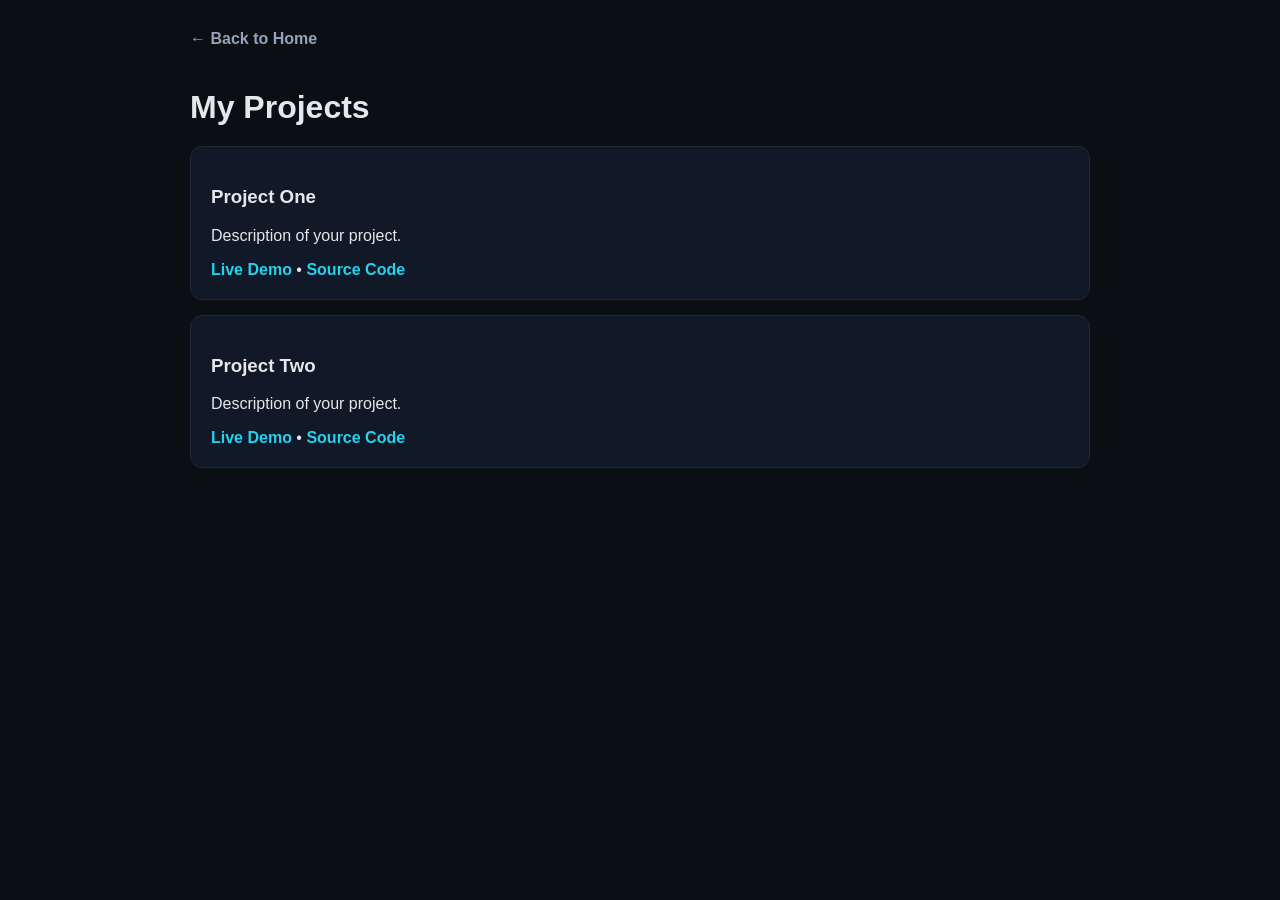
==== projects.html @ 04986a42 "Add projects.html with project listings Created a new HTML file for displaying projects with styling" ====
<!DOCTYPE html>
<html lang="en">
<head>
  <meta charset="UTF-8">
  <meta name="viewport" content="width=device-width, initial-scale=1.0">
  <title>Projects | Uday Garg</title>

  <style>
    body {
      margin: 0;
      font-family: Arial, sans-serif;
      background: #0b0f14;
      color: #e5e7eb;
    }

    .container {
      max-width: 900px;
      margin: auto;
      padding: 30px;
    }

    h1 {
      margin-bottom: 20px;
    }

    .project {
      background: #111827;
      padding: 20px;
      margin-bottom: 15px;
      border-radius: 12px;
      border: 1px solid #1f2937;
    }

    a {
      color: #22d3ee;
      text-decoration: none;
      font-weight: bold;
    }

    .back {
      display: inline-block;
      margin-bottom: 20px;
      color: #94a3b8;
    }
  </style>
</head>

<body>
  <div class="container">
    <a href="index.html" class="back">← Back to Home</a>

    <h1>My Projects</h1>

    <div class="project">
      <h3>Project One</h3>
      <p>Description of your project.</p>
      <a href="#">Live Demo</a> • <a href="#">Source Code</a>
    </div>

    <div class="project">
      <h3>Project Two</h3>
      <p>Description of your project.</p>
      <a href="#">Live Demo</a> • <a href="#">Source Code</a>
    </div>

  </div>
</body>
</html>
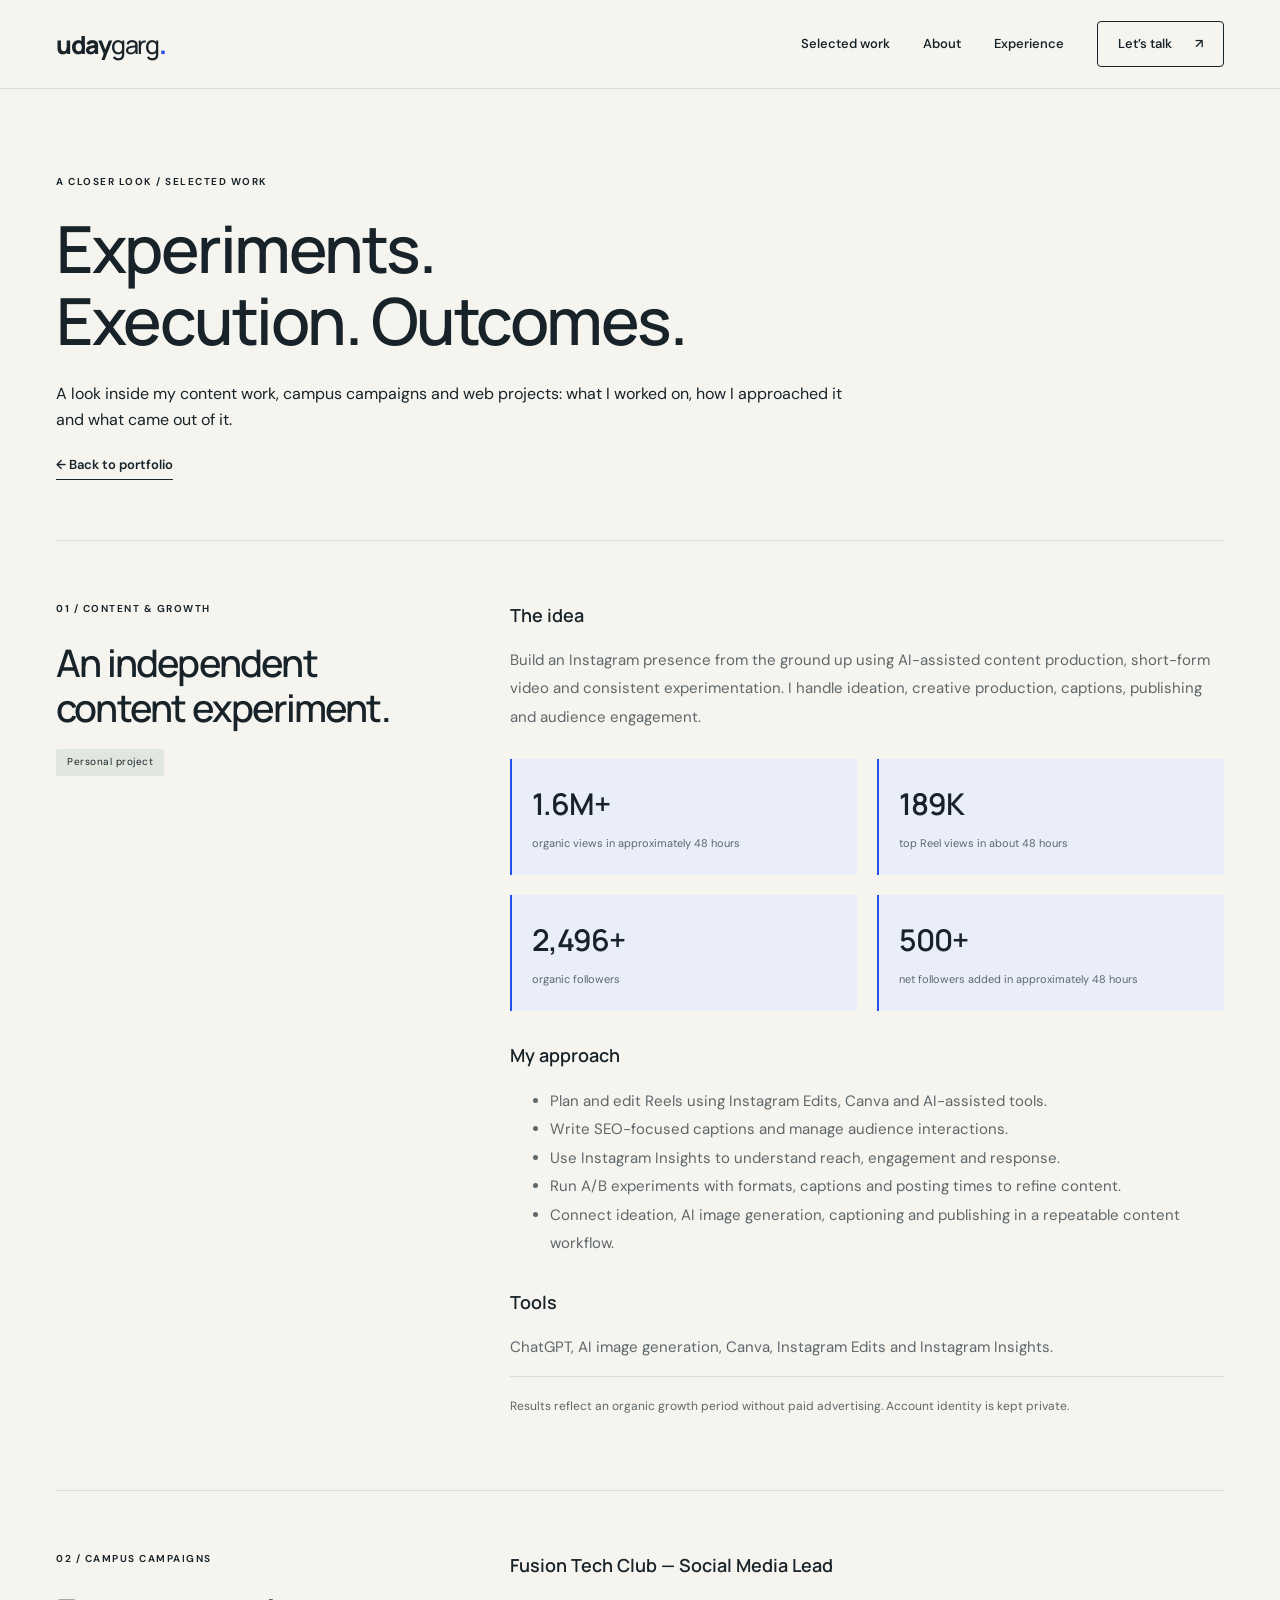
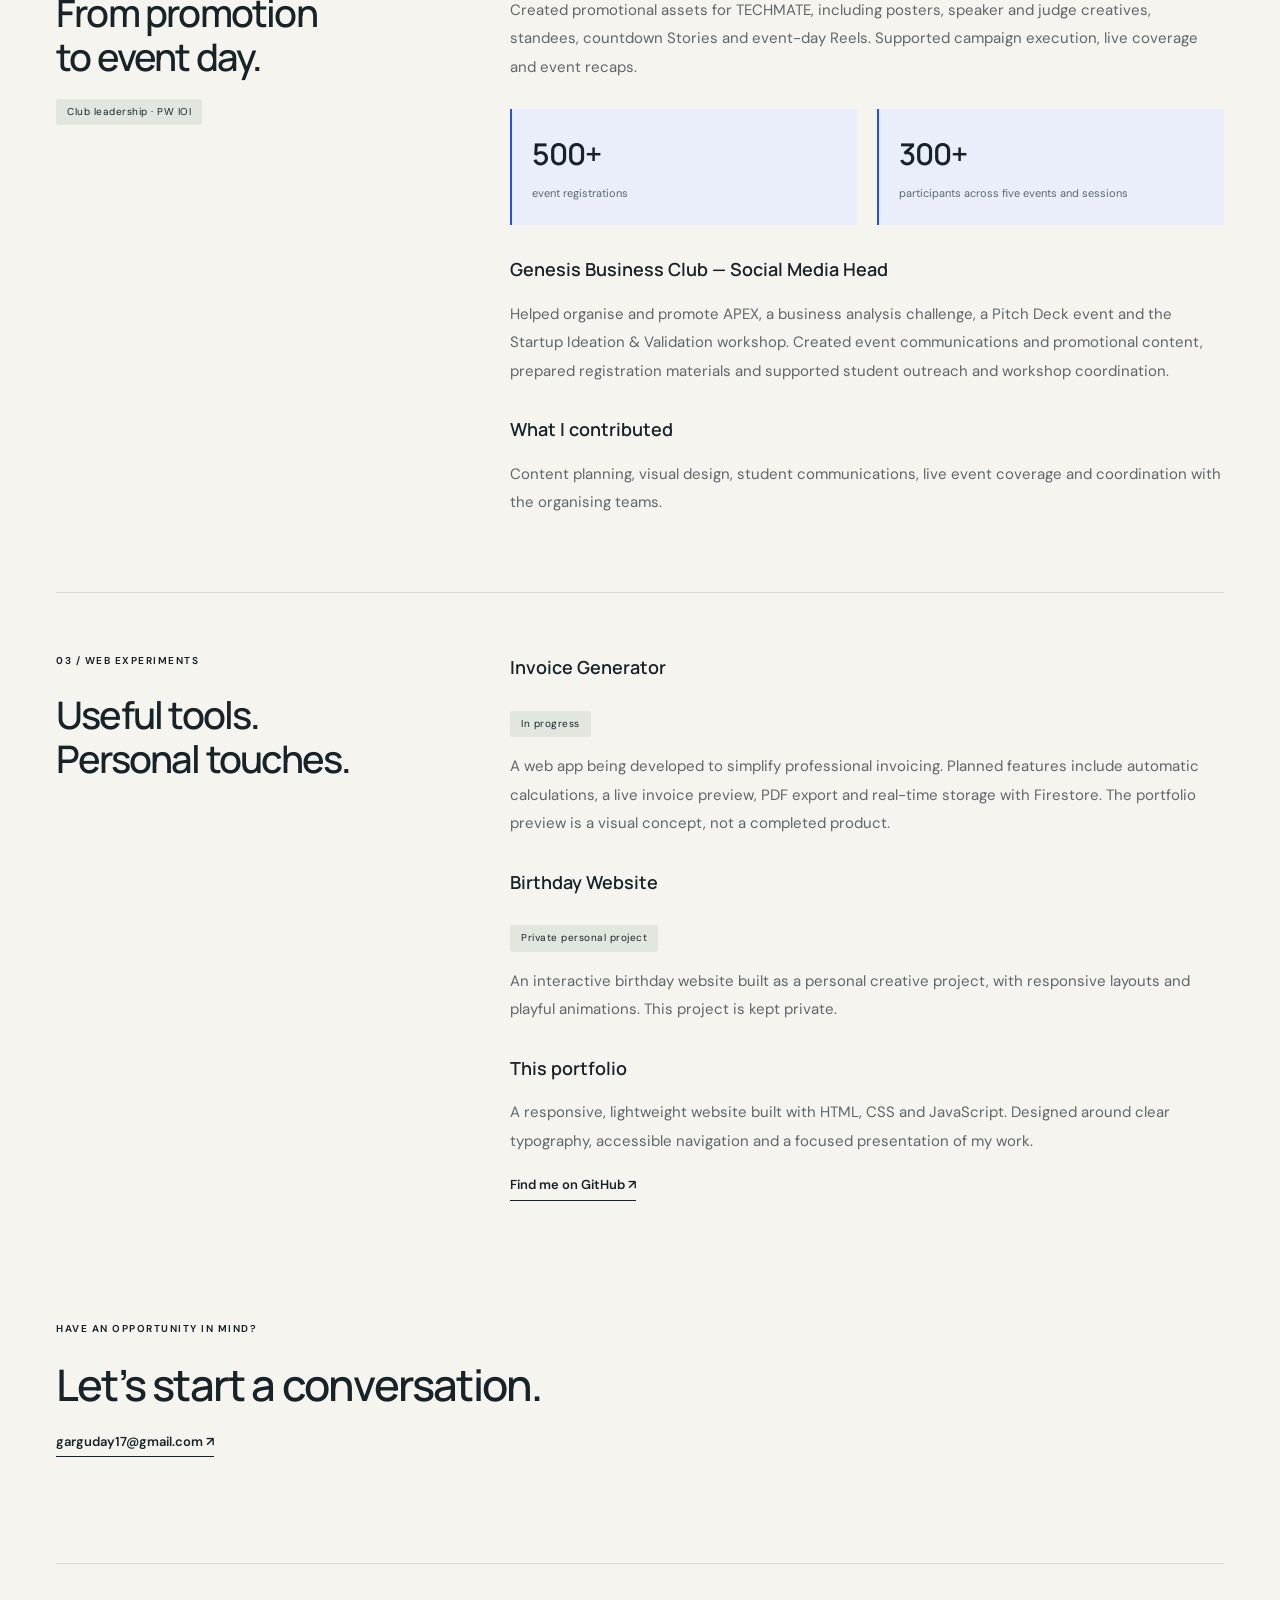
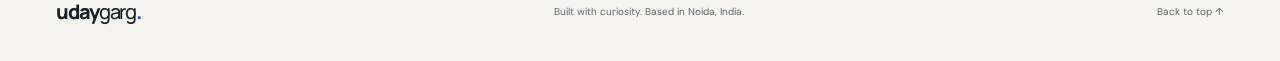
==== commit 2545ff50: "Redesign portfolio with editorial layout and updated work Introduce a responsive cobalt and off-whit" ====
--- a/projects.html
+++ b/projects.html
@@ -1,68 +1,25 @@
-<!DOCTYPE html>
+<!doctype html>
 <html lang="en">
 <head>
-  <meta charset="UTF-8">
-  <meta name="viewport" content="width=device-width, initial-scale=1.0">
-  <title>Projects | Uday Garg</title>
-
-  <style>
-    body {
-      margin: 0;
-      font-family: Arial, sans-serif;
-      background: #0b0f14;
-      color: #e5e7eb;
-    }
-
-    .container {
-      max-width: 900px;
-      margin: auto;
-      padding: 30px;
-    }
-
-    h1 {
-      margin-bottom: 20px;
-    }
-
-    .project {
-      background: #111827;
-      padding: 20px;
-      margin-bottom: 15px;
-      border-radius: 12px;
-      border: 1px solid #1f2937;
-    }
-
-    a {
-      color: #22d3ee;
-      text-decoration: none;
-      font-weight: bold;
-    }
-
-    .back {
-      display: inline-block;
-      margin-bottom: 20px;
-      color: #94a3b8;
-    }
-  </style>
+<meta charset="utf-8"><meta name="viewport" content="width=device-width, initial-scale=1">
+<title>Selected Work — Uday Garg</title>
+<meta name="description" content="Uday Garg's portfolio: web projects, AI-assisted content, organic social media growth and campus campaigns. Computer Science undergraduate based in Noida.">
+<meta name="author" content="Uday Garg"><meta name="theme-color" content="#f5f4ef">
+<meta property="og:type" content="website"><meta property="og:title" content="Uday Garg — Developer & Content Creator"><meta property="og:description" content="Building useful digital experiences and creating content that connects. Explore my work, experience and results."><meta property="og:url" content="https://codertycoon17.github.io/personal-profile/"><meta property="og:image" content="https://codertycoon17.github.io/personal-profile/profile.jpg">
+<link rel="canonical" href="https://codertycoon17.github.io/personal-profile/projects.html"><link rel="icon" href="favicon.svg" type="image/svg+xml">
+<link rel="preconnect" href="https://fonts.googleapis.com"><link rel="preconnect" href="https://fonts.gstatic.com" crossorigin><link href="https://fonts.googleapis.com/css2?family=DM+Sans:wght@400;450;500;550;600;650;700&family=Manrope:wght@400;500;600;650;700;750;800&display=swap" rel="stylesheet"><link rel="stylesheet" href="style.css">
+<script src="script.js" defer></script>
 </head>
-
 <body>
-  <div class="container">
-    <a href="index.html" class="back">← Back to Home</a>
-
-    <h1>My Projects</h1>
-
-    <div class="project">
-      <h3>Project One</h3>
-      <p>Description of your project.</p>
-      <a href="#">Live Demo</a> • <a href="#">Source Code</a>
-    </div>
-
-    <div class="project">
-      <h3>Project Two</h3>
-      <p>Description of your project.</p>
-      <a href="#">Live Demo</a> • <a href="#">Source Code</a>
-    </div>
-
-  </div>
-</body>
-</html>
+<a class="skip" href="#main">Skip to content</a>
+<header class="site-header"><nav class="nav shell" aria-label="Main navigation"><a class="wordmark" href="index.html" aria-label="Uday Garg home">uday<span>garg</span><i>.</i></a><button class="menu-toggle" aria-expanded="false" aria-controls="nav-links">Menu <span aria-hidden="true">＋</span></button><div class="nav-links" id="nav-links"><a href="index.html#work">Selected work</a><a href="index.html#about">About</a><a href="index.html#experience">Experience</a><a class="nav-contact" href="index.html#contact">Let’s talk <span aria-hidden="true">↗</span></a></div></nav></header>
+<main id="main">
+<div class="shell">
+<header class="case-header"><p class="eyebrow">A CLOSER LOOK / SELECTED WORK</p><h1>Experiments.<br>Execution. Outcomes.</h1><p>A look inside my content work, campus campaigns and web projects: what I worked on, how I approached it and what came out of it.</p><a class="text-link" href="index.html#work">← Back to portfolio</a></header>
+<section class="case-study" id="content"><div class="case-layout"><div><p class="eyebrow">01 / CONTENT &amp; GROWTH</p><h2>An independent<br>content experiment.</h2><span class="case-status">Personal project</span></div><div class="case-content"><h3>The idea</h3><p>Build an Instagram presence from the ground up using AI-assisted content production, short-form video and consistent experimentation. I handle ideation, creative production, captions, publishing and audience engagement.</p><div class="case-metrics"><div><strong>1.6M+</strong><span>organic views in approximately 48 hours</span></div><div><strong>189K</strong><span>top Reel views in about 48 hours</span></div><div><strong>2,496+</strong><span>organic followers</span></div><div><strong>500+</strong><span>net followers added in approximately 48 hours</span></div></div><h3>My approach</h3><ul><li>Plan and edit Reels using Instagram Edits, Canva and AI-assisted tools.</li><li>Write SEO-focused captions and manage audience interactions.</li><li>Use Instagram Insights to understand reach, engagement and response.</li><li>Run A/B experiments with formats, captions and posting times to refine content.</li><li>Connect ideation, AI image generation, captioning and publishing in a repeatable content workflow.</li></ul><h3>Tools</h3><p>ChatGPT, AI image generation, Canva, Instagram Edits and Instagram Insights.</p><p class="case-notice">Results reflect an organic growth period without paid advertising. Account identity is kept private.</p></div></div></section>
+<section class="case-study" id="campus"><div class="case-layout"><div><p class="eyebrow">02 / CAMPUS CAMPAIGNS</p><h2>From promotion<br>to event day.</h2><span class="case-status">Club leadership · PW IOI</span></div><div class="case-content"><h3>Fusion Tech Club — Social Media Lead</h3><p>Created promotional assets for TECHMATE, including posters, speaker and judge creatives, standees, countdown Stories and event-day Reels. Supported campaign execution, live coverage and event recaps.</p><div class="case-metrics"><div><strong>500+</strong><span>event registrations</span></div><div><strong>300+</strong><span>participants across five events and sessions</span></div></div><h3>Genesis Business Club — Social Media Head</h3><p>Helped organise and promote APEX, a business analysis challenge, a Pitch Deck event and the Startup Ideation &amp; Validation workshop. Created event communications and promotional content, prepared registration materials and supported student outreach and workshop coordination.</p><h3>What I contributed</h3><p>Content planning, visual design, student communications, live event coverage and coordination with the organising teams.</p></div></div></section>
+<section class="case-study" id="web"><div class="case-layout"><div><p class="eyebrow">03 / WEB EXPERIMENTS</p><h2>Useful tools.<br>Personal touches.</h2></div><div class="case-content"><h3>Invoice Generator</h3><span class="case-status">In progress</span><p>A web app being developed to simplify professional invoicing. Planned features include automatic calculations, a live invoice preview, PDF export and real-time storage with Firestore. The portfolio preview is a visual concept, not a completed product.</p><h3>Birthday Website</h3><span class="case-status">Private personal project</span><p>An interactive birthday website built as a personal creative project, with responsive layouts and playful animations. This project is kept private.</p><h3>This portfolio</h3><p>A responsive, lightweight website built with HTML, CSS and JavaScript. Designed around clear typography, accessible navigation and a focused presentation of my work.</p><a class="text-link" href="https://github.com/codertycoon17" target="_blank" rel="noopener">Find me on GitHub ↗</a></div></div></section>
+<section class="case-cta"><p class="eyebrow">HAVE AN OPPORTUNITY IN MIND?</p><h2>Let’s start a conversation.</h2><p><a class="text-link" href="mailto:garguday17@gmail.com">garguday17@gmail.com ↗</a></p></section>
+</div>
+</main><footer class="site-footer shell"><a class="wordmark" href="index.html">uday<span>garg</span><i>.</i></a><p>Built with curiosity. Based in Noida, India.</p><a href="#main">Back to top ↑</a></footer>
+</body></html>
--- a/style.css
+++ b/style.css
@@ -0,0 +1,5 @@
+:root{--paper:#f5f4ef;--white:#fff;--ink:#172329;--muted:#5e676a;--blue:#254fe7;--line:#d9dcda;--navy:#172b31;--mint:#dce7d5;--heading:'Manrope',sans-serif;--body:'DM Sans',sans-serif}*{box-sizing:border-box}html{scroll-behavior:smooth;scroll-padding-top:100px}body{margin:0;background:var(--paper);color:var(--ink);font-family:var(--body);font-size:16px;line-height:1.65}a{color:inherit;text-decoration:none}button{font:inherit;cursor:pointer}img{display:block;max-width:100%}::selection{background:#cdd6ff;color:#122226}:focus-visible{outline:3px solid var(--blue);outline-offset:5px}.shell{width:min(1180px,calc(100% - 112px));margin:auto}.skip{position:fixed;top:-100px;left:20px;padding:12px 20px;background:white;z-index:999}.skip:focus{top:12px}.site-header{border-bottom:1px solid var(--line);position:sticky;top:0;z-index:20;background:rgba(245,244,239,.96);backdrop-filter:blur(16px)}.nav{display:flex;align-items:center;justify-content:space-between;min-height:88px}.wordmark{font-family:var(--heading);font-size:25px;line-height:1;letter-spacing:-1.3px;font-weight:800}.wordmark span{font-weight:500}.wordmark i{font-style:normal;color:var(--blue)}.nav-links{display:flex;align-items:center;gap:33px;font-size:13px;font-weight:550}.nav-links>a:hover,.nav-links>a[aria-current]{color:var(--blue)}.nav-contact{border:1px solid var(--ink);border-radius:4px;padding:11px 20px}.nav-contact span{margin-left:20px}.menu-toggle{display:none}.eyebrow{font-size:10px;font-weight:650;letter-spacing:1.5px;display:flex;align-items:center;gap:9px;line-height:1.6;margin:0 0 23px}.status-dot{height:6px;width:6px;background:#426f51;border-radius:50%;display:inline-block;flex-shrink:0}.hero{display:grid;grid-template-columns:1.25fr 1fr;gap:100px;padding:82px 0 75px;align-items:center}.hero h1{font-family:var(--heading);font-size:clamp(44px,4.9vw,69px);font-weight:650;line-height:1.08;letter-spacing:-3px;margin:0}.hero h1 span{color:var(--blue)}.hero-intro{max-width:480px;font-size:15px;color:var(--muted);line-height:1.8;margin:25px 0}.hero-actions{display:flex;align-items:center;gap:28px;margin:28px 0}.button{display:inline-flex;align-items:center;justify-content:center;gap:26px;padding:14px 21px;font-size:13px;font-weight:600;border-radius:4px;transition:transform .2s,background .2s}.button:hover{transform:translateY(-3px)}.primary{background:var(--blue);color:white}.primary:hover{background:#1738b4}.text-link{font-size:13px;font-weight:600;display:inline-flex;align-items:center;gap:26px;border-bottom:1px solid currentColor;padding:4px 0}.text-link:hover{color:var(--blue)}.hero-location{font-size:10px;line-height:1.7;color:var(--muted);display:flex;gap:8px;align-items:center}.hero-location>span:first-child{font-size:17px}.hero-art{position:relative;padding:0 0 0 8px}.portrait-frame{position:relative;height:440px;overflow:hidden;background:#dce2e5;border-radius:130px 4px 4px 4px}.portrait-frame img{width:100%;height:100%;object-fit:cover;object-position:50% 30%;transform:scale(1.65);transform-origin:50% 43%}.portrait-frame::after{content:'';position:absolute;inset:65% 0 0;background:linear-gradient(transparent,rgba(13,30,41,.7))}.portrait-corner{position:absolute;right:18px;top:15px;font-size:48px;color:var(--blue);line-height:1}.portrait-label{position:absolute;bottom:23px;left:26px;right:23px;z-index:1;display:flex;justify-content:space-between;align-items:center;color:#fff;font-size:9px;letter-spacing:1.8px}.portrait-label>span:last-child{font-size:25px}.result-note{position:absolute;left:-35px;bottom:65px;display:flex;align-items:center;gap:13px;padding:17px 22px;background:white;box-shadow:0 10px 40px #1a2a3910;border-radius:4px;z-index:2}.note-icon{display:grid;place-items:center;width:36px;height:36px;border-radius:50%;background:#e9edff;color:var(--blue);font-size:24px}.result-note strong{display:block;font-family:var(--heading);font-size:22px;letter-spacing:-.7px;line-height:1.4}.result-note div>span{font-size:10px;color:var(--muted)}.portrait-caption{text-align:right;font-size:10px;color:var(--muted);margin:20px 0 0}.discipline-band{background:var(--navy);color:#edf1ea}.discipline-inner{display:flex;align-items:center;justify-content:space-between;gap:20px;min-height:75px;font-size:10px;font-weight:500;letter-spacing:1.5px}.discipline-inner b{font-weight:400;color:#b9cfbc;font-size:27px}.section{padding-top:100px;padding-bottom:100px}.section-top{display:flex;align-items:flex-end;justify-content:space-between;gap:24px;margin-bottom:43px}.section-top .eyebrow{color:var(--muted);margin-bottom:12px}h2{font-family:var(--heading);font-weight:550;font-size:clamp(32px,3.4vw,45px);line-height:1.17;letter-spacing:-1.8px;margin:0}h2>span{color:var(--blue)}.section-description{font-size:12px;color:var(--muted);line-height:1.8;margin:0 0 2px}.featured-work{display:grid;grid-template-columns:1fr 1fr;gap:50px;align-items:center;margin-bottom:65px}.growth-visual{background:var(--blue);color:white;padding:28px 35px 33px;min-height:370px;position:relative;overflow:hidden;border-radius:5px}.visual-top{display:flex;justify-content:space-between;align-items:center;font-size:9px;letter-spacing:1.3px}.visual-top>span:last-child{font-size:23px}.visual-number{font-family:var(--heading);font-size:110px;font-weight:550;letter-spacing:-8px;line-height:1.4;padding-top:10px;position:relative;z-index:1}.visual-number>span{font-size:78px;letter-spacing:-5px}.growth-visual>p{font-size:12px;margin:0;position:relative;z-index:1}.visual-rule{height:1px;background:#ffffff55;margin:25px 0 20px}.visual-bottom{display:flex;gap:45px;position:relative;z-index:1}.visual-bottom strong{display:block;font-family:var(--heading);font-weight:500;font-size:25px;letter-spacing:-.7px}.visual-bottom span{font-size:10px;color:#e1e6ff}.decor-asterisk{position:absolute;right:-18px;top:90px;font-size:210px;line-height:1;color:#ffffff12;transform:rotate(20deg)}.work-category{font-size:9px;letter-spacing:1.1px;color:var(--muted);margin:0 0 13px}.work-copy h3{font-family:var(--heading);font-size:32px;font-weight:600;line-height:1.25;letter-spacing:-1px;margin:0 0 20px}.work-copy>p:not(.work-category){font-size:14px;color:var(--muted);line-height:1.8;margin:0 0 15px}.clean-list{list-style:none;padding:0;margin:15px 0 20px;font-size:12px;color:var(--muted)}.clean-list li{position:relative;padding-left:15px;margin:8px 0}.clean-list li::before{content:'↗';position:absolute;left:0;color:var(--blue)}.work-grid{display:grid;grid-template-columns:1fr 1fr;gap:38px}.project-visual{height:330px;overflow:hidden;position:relative;border-radius:5px;margin-bottom:22px}.campaign-visual{background:var(--mint);padding:27px 34px}.mock-label{font-size:9px;letter-spacing:1.6px;display:block}.campaign-visual>strong{font-family:var(--heading);font-weight:800;font-size:63px;letter-spacing:-3.5px;line-height:.95;display:block;margin-top:26px;position:relative;z-index:1}.campaign-visual em{font-style:normal;color:var(--blue)}.visual-foot{font-size:8px;letter-spacing:1.7px;position:absolute;bottom:23px;left:34px}.campaign-star{position:absolute;right:20px;top:55px;font-size:200px;line-height:1;color:#bacab1;transform:rotate(10deg)}.invoice-visual{background:#e9e6e0;display:grid;place-items:center}.invoice-paper{background:#fff;width:64%;padding:27px;box-shadow:0 12px 25px #13262b12;transform:rotate(-6deg);height:275px}.invoice-top{display:flex;justify-content:space-between;align-items:center;margin-bottom:25px}.invoice-top>b{font-family:var(--heading);font-size:17px;letter-spacing:-.6px}.invoice-top>span{font-size:6px;color:var(--muted)}.invoice-line{background:#e9ecee;height:5px;margin:8px 0}.invoice-line.long{width:55%}.invoice-line.short{width:35%}.invoice-table{display:grid;grid-template-columns:1fr 1fr;gap:14px;margin:24px 0;border-top:1px solid #eee;border-bottom:1px solid #eee;padding:12px 0;font-size:8px}.invoice-table>span:nth-child(2){text-align:right}.invoice-table i{background:#edf0f1;height:4px}.invoice-table i:nth-child(even){width:45%;justify-self:end}.invoice-total{display:flex;justify-content:space-between;font-size:8px}.progress-stamp{position:absolute;bottom:30px;right:24px;background:var(--ink);color:white;font-size:8px;letter-spacing:1px;padding:8px 12px;border-radius:3px}.project-meta{display:flex;justify-content:space-between;font-size:9px;color:var(--muted);letter-spacing:1px;margin-bottom:10px}.secondary-work h3{font-family:var(--heading);font-weight:600;font-size:23px;letter-spacing:-.6px;margin:0 0 12px}.secondary-work p{font-size:13px;color:var(--muted);line-height:1.8;max-width:430px;margin:0 0 14px}.about-section{background:#eaece5;padding:90px 0}.about-layout{display:grid;grid-template-columns:1fr 1.15fr;gap:100px}.about-layout h2{font-size:51px;line-height:1.18}.about-layout .eyebrow{color:var(--muted)}.large-copy{font-family:var(--heading);font-size:25px;line-height:1.5;letter-spacing:-.6px;margin:0 0 22px}.about-copy>p:not(.large-copy){font-size:14px;color:var(--muted);line-height:1.9}.education-note{border-top:1px solid #cdd1c8;margin-top:27px;padding-top:22px;display:grid;gap:4px;font-size:11px;color:var(--muted)}.education-note strong{font-size:13px;color:var(--ink);font-weight:550}.mini-label{font-size:8px;letter-spacing:1.4px;margin-bottom:8px}.experience-list{border-top:1px solid var(--line)}.experience-row{display:grid;grid-template-columns:35px 1fr 1.2fr;gap:25px;padding:28px 0;border-bottom:1px solid var(--line)}.experience-index{font-size:10px;color:var(--muted);padding-top:5px}.experience-row h3{font-family:var(--heading);font-weight:600;font-size:18px;letter-spacing:-.4px;margin:0}.organization{font-size:12px;color:var(--muted);margin:5px 0 0}.experience-row>p{font-size:13px;color:var(--muted);margin:0;line-height:1.8}.toolkit-section{background:var(--navy);color:white;padding:80px 0}.toolkit-layout{display:grid;grid-template-columns:1fr 1.25fr;gap:100px}.toolkit-layout .eyebrow{color:#bfc9c7}.toolkit-layout h2{font-size:38px}.toolkit-layout>div>p:last-child{font-size:12px;color:#bfc9c7;margin-top:22px}.tool-groups>div{padding:18px 0;border-bottom:1px solid #ffffff25}.tool-groups>div:first-child{padding-top:0}.tool-groups h3{font-family:var(--heading);font-size:16px;font-weight:500;margin:0 0 8px}.tool-groups p{font-size:12px;color:#cbd4d0;margin:0;line-height:2}.tool-groups p span{padding:0 7px;color:#829892}.contact-section{padding-top:105px;padding-bottom:65px}.contact-section>.eyebrow{color:var(--muted)}.contact-heading{display:flex;align-items:center;justify-content:space-between}.contact-heading h2{font-size:78px;letter-spacing:-3px;line-height:1.12}.contact-arrow{width:100px;height:100px;border-radius:50%;display:grid;place-items:center;background:var(--blue);color:white;font-size:55px;transition:transform .2s}.contact-arrow:hover{transform:rotate(10deg)}.contact-bottom{display:flex;justify-content:space-between;align-items:flex-end;margin-top:40px;gap:25px}.contact-bottom p{font-size:12px;color:var(--muted);margin:0 0 8px}.email-link{font-size:23px;letter-spacing:-.6px;border-bottom:1px solid var(--ink)}.social-links{display:flex;gap:20px;flex-wrap:wrap;align-items:center}.social-links a,.copy-email{font-size:11px;font-weight:550}.social-links a:hover,.copy-email:hover{color:var(--blue)}.copy-email{padding:0;border:0;background:transparent;color:var(--ink)}.copy-status{font-size:11px;height:16px;margin:10px 0 0;color:var(--blue)}.site-footer{border-top:1px solid var(--line);padding:30px 0;display:flex;justify-content:space-between;align-items:center;gap:20px}.site-footer .wordmark{font-size:20px}.site-footer p,.site-footer>a:last-child{font-size:10px;color:var(--muted)}
+/* Case studies share the same visual language. */
+.case-header{padding:85px 0 60px;max-width:800px}.case-header h1{font-family:var(--heading);font-size:65px;line-height:1.1;letter-spacing:-2.5px;font-weight:550;margin:0 0 25px}.case-header>p:last-child{font-size:17px;color:var(--muted);max-width:620px}.case-study{padding:60px 0;border-top:1px solid var(--line);scroll-margin-top:100px}.case-study h2{font-size:38px}.case-layout{display:grid;grid-template-columns:.7fr 1.3fr;gap:70px}.case-content>p,.case-content li{font-size:15px;color:var(--muted);line-height:1.9}.case-content h3{font-family:var(--heading);font-size:18px;font-weight:600;margin:30px 0 8px}.case-content h3:first-child{margin-top:0}.case-metrics{display:grid;grid-template-columns:1fr 1fr;gap:20px;margin:28px 0}.case-metrics>div{padding:20px;border-left:2px solid var(--blue);background:#eaeefa}.case-metrics strong{display:block;font-family:var(--heading);font-size:30px;font-weight:600;letter-spacing:-1px}.case-metrics span{font-size:11px;color:var(--muted)}.case-status{display:inline-flex;margin-top:20px;font-size:10px;letter-spacing:.5px;padding:5px 11px;background:#e1e7df;border-radius:3px}.case-notice{font-size:12px!important;border-top:1px solid var(--line);padding-top:18px}.case-cta{padding:60px 0 90px}.fade-in{animation:arrive .65s ease-out both}@keyframes arrive{from{opacity:.5;transform:translateY(12px)}to{opacity:1;transform:translateY(0)}}
+@media(min-width:1500px){.hero h1{font-size:73px}.hero{gap:120px}}@media(max-width:1100px){.shell{width:calc(100% - 72px)}.hero{gap:55px}.hero h1{font-size:54px;letter-spacing:-2.5px}.portrait-frame{height:410px}.result-note{left:-25px;padding:14px 18px}.hero-location{flex-wrap:wrap;gap:5px}.discipline-inner{font-size:8px;gap:12px}.featured-work{gap:35px}.growth-visual{padding:25px}.visual-number{font-size:90px}.visual-number>span{font-size:65px}.visual-bottom{gap:25px}.about-layout,.toolkit-layout{gap:60px}.contact-bottom{align-items:flex-start;flex-direction:column;gap:25px}.experience-row{grid-template-columns:25px 1fr 1.2fr;gap:17px}.invoice-paper{width:74%}}@media(max-width:760px){.shell{width:calc(100% - 40px)}.nav{min-height:73px}.wordmark{font-size:23px}.menu-toggle{display:flex;align-items:center;gap:12px;font-size:12px;border:0;background:transparent;padding:8px 0;color:var(--ink)}.menu-toggle span{font-size:20px}.nav-links{display:none;position:absolute;top:73px;left:0;right:0;background:var(--paper);padding:25px 20px 30px;border-bottom:1px solid var(--line);flex-direction:column;align-items:stretch;gap:20px}.nav-links.open{display:flex}.nav-contact{display:flex;justify-content:space-between}.hero{grid-template-columns:1fr;gap:40px;padding:45px 0 50px}.hero h1{font-size:clamp(40px,10vw,64px);letter-spacing:-2px}.eyebrow{font-size:8px;letter-spacing:1.1px;margin-bottom:19px}.hero-intro{font-size:14px;max-width:500px;margin:22px 0}.hero-actions{gap:24px;margin:25px 0}.hero-location{font-size:9px}.hero-art{width:calc(100% - 20px);max-width:440px;margin:0 auto;padding:0 10px}.portrait-frame{height:400px;border-top-left-radius:110px}.portrait-frame img{transform:scale(1.65);transform-origin:50% 43%;object-position:center 30%}.result-note{left:-10px;bottom:60px}.portrait-caption{font-size:9px}.discipline-inner{justify-content:center;flex-wrap:wrap;gap:8px 15px;padding:19px 0;font-size:8px;min-height:80px}.discipline-inner b{font-size:18px}.discipline-inner span:last-child{display:none}.discipline-inner b:last-of-type{display:none}.section{padding-top:65px;padding-bottom:65px}.section-top{display:block;margin-bottom:30px}.section-top h2{font-size:33px;letter-spacing:-1.5px}.section-description{font-size:12px;margin-top:18px}.section-description br{display:none}.featured-work{grid-template-columns:1fr;gap:28px;margin-bottom:42px}.growth-visual{min-height:330px;padding:25px 30px}.visual-number{font-size:100px}.visual-number>span{font-size:70px}.visual-bottom{gap:45px}.work-copy h3{font-size:28px}.work-grid{grid-template-columns:1fr;gap:37px}.project-visual{height:310px}.campaign-visual>strong{font-size:62px}.invoice-paper{width:62%;max-width:285px}.secondary-work h3{font-size:22px}.about-section{padding:60px 0}.about-layout{grid-template-columns:1fr;gap:30px}.about-layout h2{font-size:40px}.about-layout h2 br{display:none}.about-layout h2 span::before{content:' '}.large-copy{font-size:24px}.experience-row{grid-template-columns:24px 1fr;gap:10px 15px;padding:25px 0}.experience-row>p{grid-column:2}.experience-row h3{font-size:17px}.toolkit-section{padding:60px 0}.toolkit-layout{grid-template-columns:1fr;gap:30px}.toolkit-layout h2{font-size:33px}.tool-groups p{font-size:12px}.contact-section{padding-top:65px;padding-bottom:35px}.contact-heading h2{font-size:46px;letter-spacing:-2px}.contact-arrow{width:62px;height:62px;font-size:35px}.contact-bottom{margin-top:30px}.email-link{font-size:21px}.social-links{gap:18px}.site-footer{flex-wrap:wrap;padding:26px 0}.site-footer p{order:3;width:100%;margin:0}.case-header{padding:50px 0 35px}.case-header h1{font-size:42px;letter-spacing:-1.8px}.case-header>p:last-child{font-size:15px}.case-layout{grid-template-columns:1fr;gap:28px}.case-study{padding:40px 0}.case-study h2{font-size:30px}.case-metrics{gap:12px}.case-metrics>div{padding:14px}.case-metrics strong{font-size:27px}.case-content>p,.case-content li{font-size:14px}.case-cta{padding:40px 0 60px}}@media(prefers-reduced-motion:reduce){html{scroll-behavior:auto}*,*::before,*::after{animation:none!important;transition:none!important}}
+.work-grid>*{min-width:0}@media(max-width:760px){.work-grid{grid-template-columns:minmax(0,1fr)}}@media(max-width:380px){.campaign-visual{padding-left:26px;padding-right:26px}.campaign-visual>strong{font-size:52px}.visual-foot{left:26px;font-size:7px}.invoice-paper{width:78%}.contact-heading h2{font-size:38px}.contact-arrow{width:52px;height:52px;flex-shrink:0}.hero-actions{gap:17px}.hero-actions .button{padding:13px 15px;gap:17px}.hero-actions .text-link{gap:12px}.visual-number{font-size:86px}.visual-number>span{font-size:62px}.visual-bottom{gap:25px}}
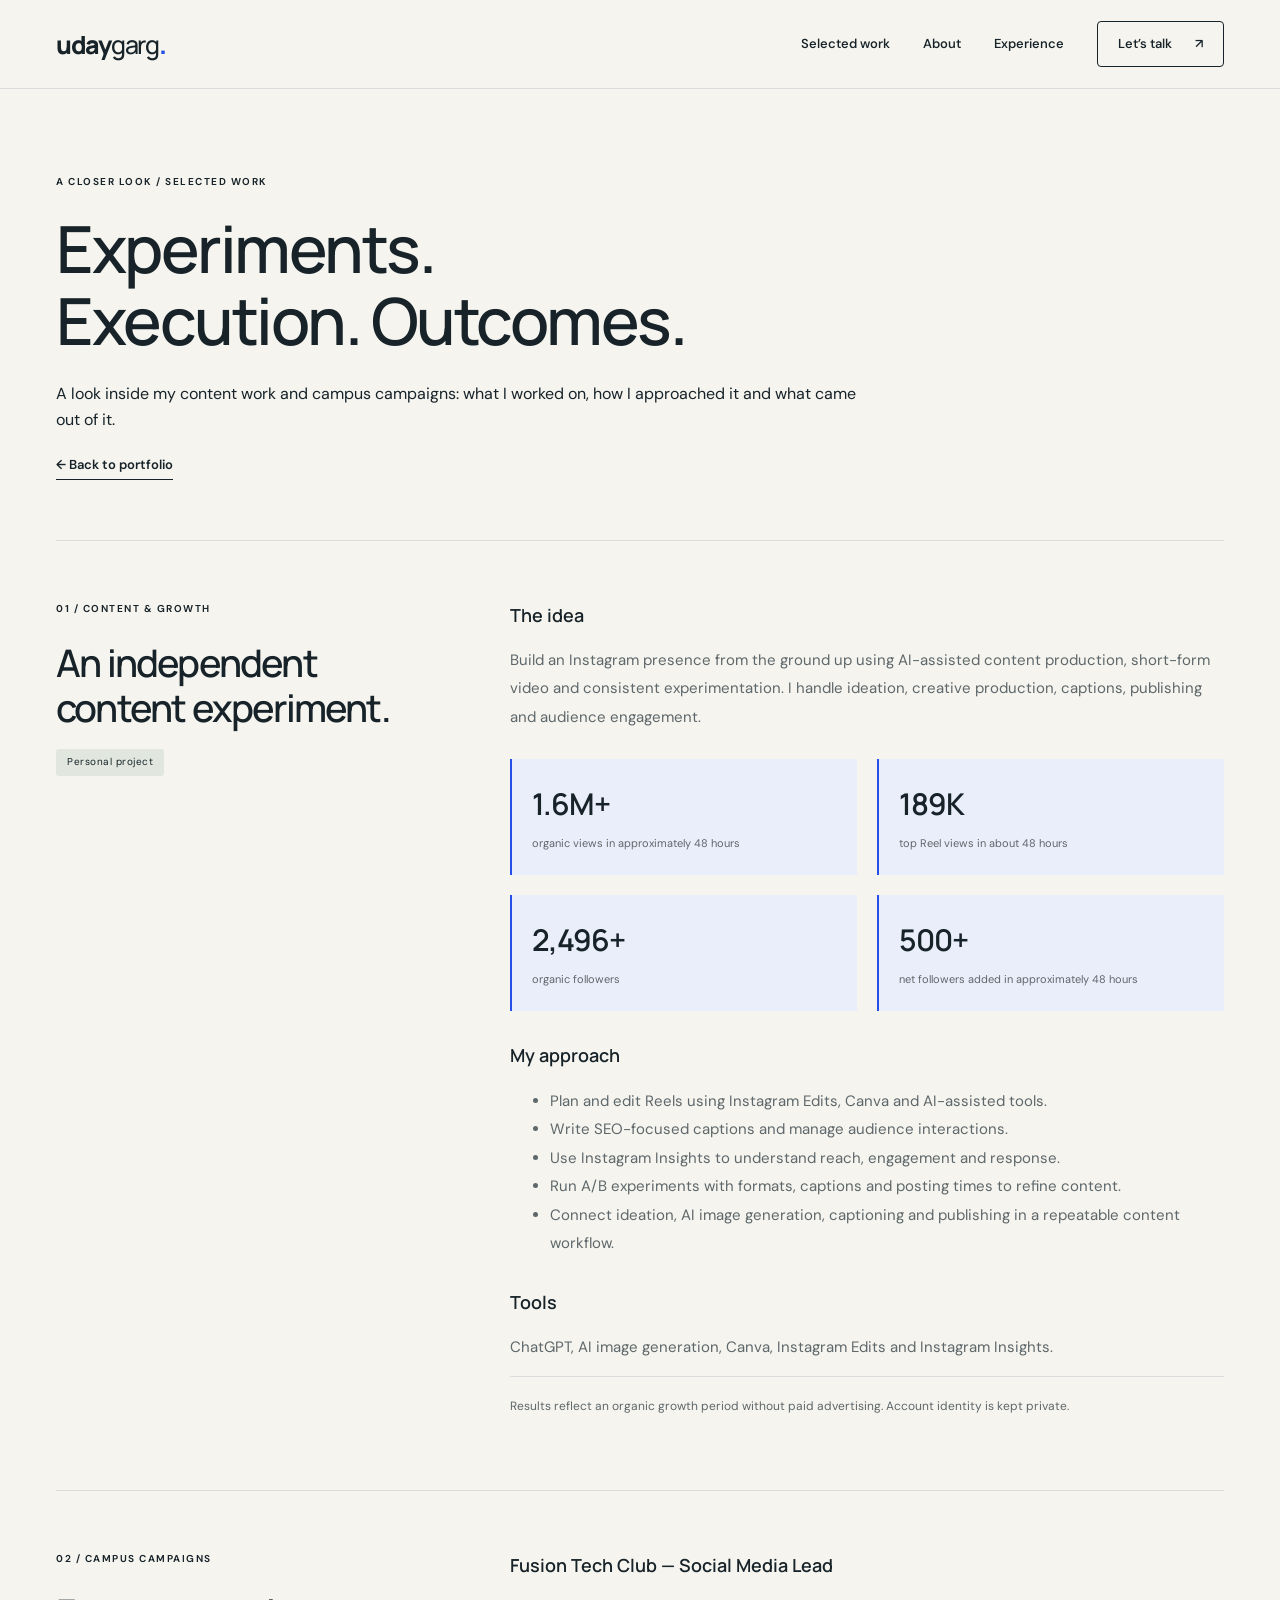
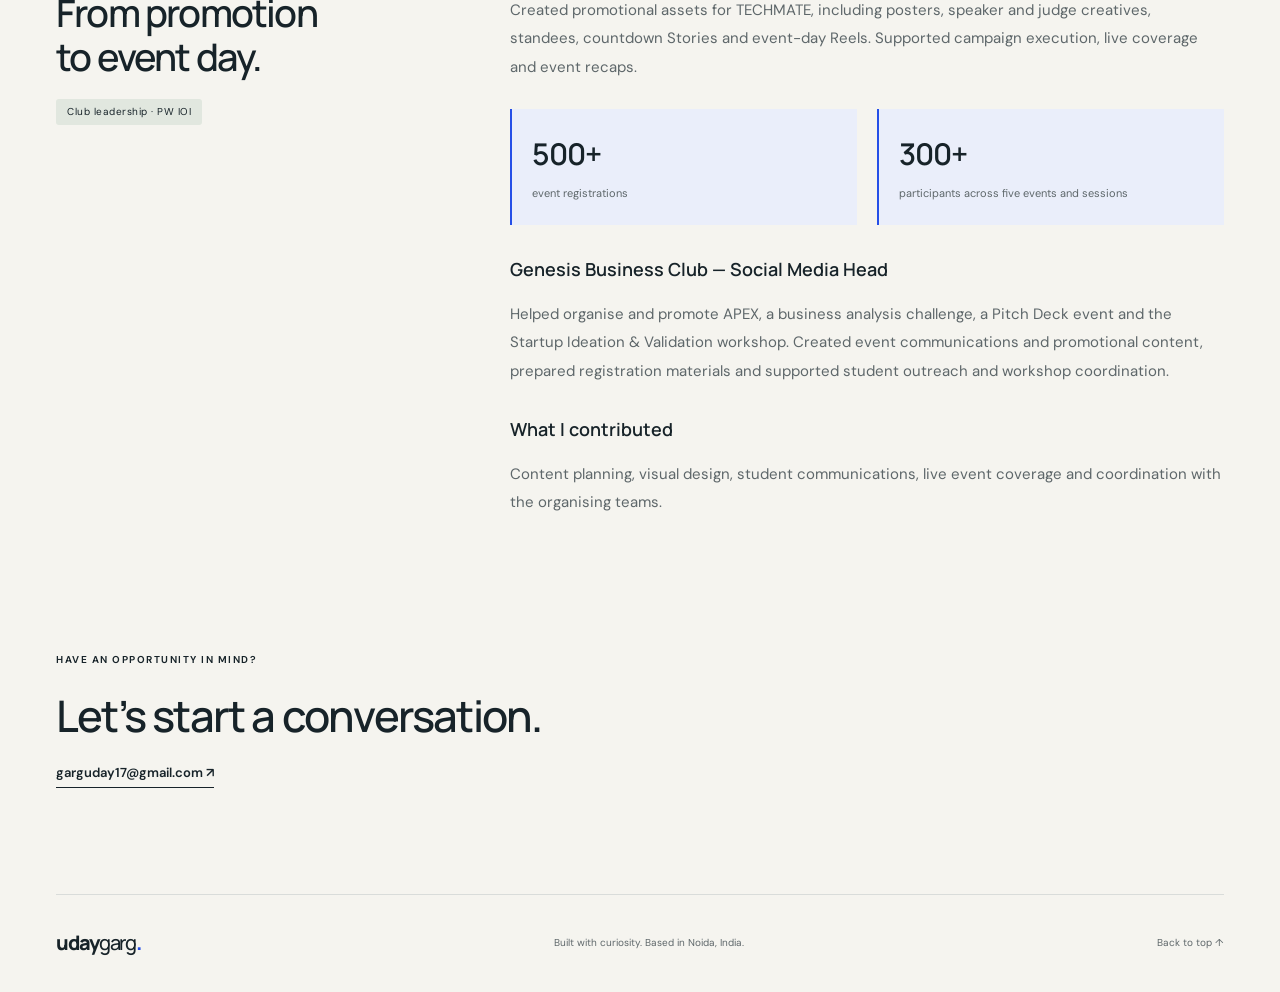
==== commit 7c56df08: "Remove invoice and birthday projects from portfolio Remove both project descriptions and visuals, si" ====
--- a/projects.html
+++ b/projects.html
@@ -3,11 +3,11 @@
 <head>
 <meta charset="utf-8"><meta name="viewport" content="width=device-width, initial-scale=1">
 <title>Selected Work — Uday Garg</title>
-<meta name="description" content="Uday Garg's portfolio: web projects, AI-assisted content, organic social media growth and campus campaigns. Computer Science undergraduate based in Noida.">
+<meta name="description" content="Selected work by Uday Garg: AI-assisted content, organic audience growth and campus event campaigns.">
 <meta name="author" content="Uday Garg"><meta name="theme-color" content="#f5f4ef">
-<meta property="og:type" content="website"><meta property="og:title" content="Uday Garg — Developer & Content Creator"><meta property="og:description" content="Building useful digital experiences and creating content that connects. Explore my work, experience and results."><meta property="og:url" content="https://codertycoon17.github.io/personal-profile/"><meta property="og:image" content="https://codertycoon17.github.io/personal-profile/profile.jpg">
+<meta property="og:type" content="website"><meta property="og:title" content="Selected Work — Uday Garg"><meta property="og:description" content="Building useful digital experiences and creating content that connects. Explore my work, experience and results."><meta property="og:url" content="https://codertycoon17.github.io/personal-profile/projects.html"><meta property="og:image" content="https://codertycoon17.github.io/personal-profile/profile.jpg">
 <link rel="canonical" href="https://codertycoon17.github.io/personal-profile/projects.html"><link rel="icon" href="favicon.svg" type="image/svg+xml">
-<link rel="preconnect" href="https://fonts.googleapis.com"><link rel="preconnect" href="https://fonts.gstatic.com" crossorigin><link href="https://fonts.googleapis.com/css2?family=DM+Sans:wght@400;450;500;550;600;650;700&family=Manrope:wght@400;500;600;650;700;750;800&display=swap" rel="stylesheet"><link rel="stylesheet" href="style.css">
+<link rel="preconnect" href="https://fonts.googleapis.com"><link rel="preconnect" href="https://fonts.gstatic.com" crossorigin><link href="https://fonts.googleapis.com/css2?family=DM+Sans:wght@400;450;500;550;600;650;700&amp;family=Manrope:wght@400;500;600;650;700;750;800&amp;display=swap" rel="stylesheet"><link rel="stylesheet" href="style.css">
 <script src="script.js" defer></script>
 </head>
 <body>
@@ -15,11 +15,10 @@
 <header class="site-header"><nav class="nav shell" aria-label="Main navigation"><a class="wordmark" href="index.html" aria-label="Uday Garg home">uday<span>garg</span><i>.</i></a><button class="menu-toggle" aria-expanded="false" aria-controls="nav-links">Menu <span aria-hidden="true">＋</span></button><div class="nav-links" id="nav-links"><a href="index.html#work">Selected work</a><a href="index.html#about">About</a><a href="index.html#experience">Experience</a><a class="nav-contact" href="index.html#contact">Let’s talk <span aria-hidden="true">↗</span></a></div></nav></header>
 <main id="main">
 <div class="shell">
-<header class="case-header"><p class="eyebrow">A CLOSER LOOK / SELECTED WORK</p><h1>Experiments.<br>Execution. Outcomes.</h1><p>A look inside my content work, campus campaigns and web projects: what I worked on, how I approached it and what came out of it.</p><a class="text-link" href="index.html#work">← Back to portfolio</a></header>
+<header class="case-header"><p class="eyebrow">A CLOSER LOOK / SELECTED WORK</p><h1>Experiments.<br>Execution. Outcomes.</h1><p>A look inside my content work and campus campaigns: what I worked on, how I approached it and what came out of it.</p><a class="text-link" href="index.html#work">← Back to portfolio</a></header>
 <section class="case-study" id="content"><div class="case-layout"><div><p class="eyebrow">01 / CONTENT &amp; GROWTH</p><h2>An independent<br>content experiment.</h2><span class="case-status">Personal project</span></div><div class="case-content"><h3>The idea</h3><p>Build an Instagram presence from the ground up using AI-assisted content production, short-form video and consistent experimentation. I handle ideation, creative production, captions, publishing and audience engagement.</p><div class="case-metrics"><div><strong>1.6M+</strong><span>organic views in approximately 48 hours</span></div><div><strong>189K</strong><span>top Reel views in about 48 hours</span></div><div><strong>2,496+</strong><span>organic followers</span></div><div><strong>500+</strong><span>net followers added in approximately 48 hours</span></div></div><h3>My approach</h3><ul><li>Plan and edit Reels using Instagram Edits, Canva and AI-assisted tools.</li><li>Write SEO-focused captions and manage audience interactions.</li><li>Use Instagram Insights to understand reach, engagement and response.</li><li>Run A/B experiments with formats, captions and posting times to refine content.</li><li>Connect ideation, AI image generation, captioning and publishing in a repeatable content workflow.</li></ul><h3>Tools</h3><p>ChatGPT, AI image generation, Canva, Instagram Edits and Instagram Insights.</p><p class="case-notice">Results reflect an organic growth period without paid advertising. Account identity is kept private.</p></div></div></section>
 <section class="case-study" id="campus"><div class="case-layout"><div><p class="eyebrow">02 / CAMPUS CAMPAIGNS</p><h2>From promotion<br>to event day.</h2><span class="case-status">Club leadership · PW IOI</span></div><div class="case-content"><h3>Fusion Tech Club — Social Media Lead</h3><p>Created promotional assets for TECHMATE, including posters, speaker and judge creatives, standees, countdown Stories and event-day Reels. Supported campaign execution, live coverage and event recaps.</p><div class="case-metrics"><div><strong>500+</strong><span>event registrations</span></div><div><strong>300+</strong><span>participants across five events and sessions</span></div></div><h3>Genesis Business Club — Social Media Head</h3><p>Helped organise and promote APEX, a business analysis challenge, a Pitch Deck event and the Startup Ideation &amp; Validation workshop. Created event communications and promotional content, prepared registration materials and supported student outreach and workshop coordination.</p><h3>What I contributed</h3><p>Content planning, visual design, student communications, live event coverage and coordination with the organising teams.</p></div></div></section>
-<section class="case-study" id="web"><div class="case-layout"><div><p class="eyebrow">03 / WEB EXPERIMENTS</p><h2>Useful tools.<br>Personal touches.</h2></div><div class="case-content"><h3>Invoice Generator</h3><span class="case-status">In progress</span><p>A web app being developed to simplify professional invoicing. Planned features include automatic calculations, a live invoice preview, PDF export and real-time storage with Firestore. The portfolio preview is a visual concept, not a completed product.</p><h3>Birthday Website</h3><span class="case-status">Private personal project</span><p>An interactive birthday website built as a personal creative project, with responsive layouts and playful animations. This project is kept private.</p><h3>This portfolio</h3><p>A responsive, lightweight website built with HTML, CSS and JavaScript. Designed around clear typography, accessible navigation and a focused presentation of my work.</p><a class="text-link" href="https://github.com/codertycoon17" target="_blank" rel="noopener">Find me on GitHub ↗</a></div></div></section>
 <section class="case-cta"><p class="eyebrow">HAVE AN OPPORTUNITY IN MIND?</p><h2>Let’s start a conversation.</h2><p><a class="text-link" href="mailto:garguday17@gmail.com">garguday17@gmail.com ↗</a></p></section>
 </div>
 </main><footer class="site-footer shell"><a class="wordmark" href="index.html">uday<span>garg</span><i>.</i></a><p>Built with curiosity. Based in Noida, India.</p><a href="#main">Back to top ↑</a></footer>
-</body></html>
+</body></html>
--- a/style.css
+++ b/style.css
@@ -1,5 +1,7 @@
-:root{--paper:#f5f4ef;--white:#fff;--ink:#172329;--muted:#5e676a;--blue:#254fe7;--line:#d9dcda;--navy:#172b31;--mint:#dce7d5;--heading:'Manrope',sans-serif;--body:'DM Sans',sans-serif}*{box-sizing:border-box}html{scroll-behavior:smooth;scroll-padding-top:100px}body{margin:0;background:var(--paper);color:var(--ink);font-family:var(--body);font-size:16px;line-height:1.65}a{color:inherit;text-decoration:none}button{font:inherit;cursor:pointer}img{display:block;max-width:100%}::selection{background:#cdd6ff;color:#122226}:focus-visible{outline:3px solid var(--blue);outline-offset:5px}.shell{width:min(1180px,calc(100% - 112px));margin:auto}.skip{position:fixed;top:-100px;left:20px;padding:12px 20px;background:white;z-index:999}.skip:focus{top:12px}.site-header{border-bottom:1px solid var(--line);position:sticky;top:0;z-index:20;background:rgba(245,244,239,.96);backdrop-filter:blur(16px)}.nav{display:flex;align-items:center;justify-content:space-between;min-height:88px}.wordmark{font-family:var(--heading);font-size:25px;line-height:1;letter-spacing:-1.3px;font-weight:800}.wordmark span{font-weight:500}.wordmark i{font-style:normal;color:var(--blue)}.nav-links{display:flex;align-items:center;gap:33px;font-size:13px;font-weight:550}.nav-links>a:hover,.nav-links>a[aria-current]{color:var(--blue)}.nav-contact{border:1px solid var(--ink);border-radius:4px;padding:11px 20px}.nav-contact span{margin-left:20px}.menu-toggle{display:none}.eyebrow{font-size:10px;font-weight:650;letter-spacing:1.5px;display:flex;align-items:center;gap:9px;line-height:1.6;margin:0 0 23px}.status-dot{height:6px;width:6px;background:#426f51;border-radius:50%;display:inline-block;flex-shrink:0}.hero{display:grid;grid-template-columns:1.25fr 1fr;gap:100px;padding:82px 0 75px;align-items:center}.hero h1{font-family:var(--heading);font-size:clamp(44px,4.9vw,69px);font-weight:650;line-height:1.08;letter-spacing:-3px;margin:0}.hero h1 span{color:var(--blue)}.hero-intro{max-width:480px;font-size:15px;color:var(--muted);line-height:1.8;margin:25px 0}.hero-actions{display:flex;align-items:center;gap:28px;margin:28px 0}.button{display:inline-flex;align-items:center;justify-content:center;gap:26px;padding:14px 21px;font-size:13px;font-weight:600;border-radius:4px;transition:transform .2s,background .2s}.button:hover{transform:translateY(-3px)}.primary{background:var(--blue);color:white}.primary:hover{background:#1738b4}.text-link{font-size:13px;font-weight:600;display:inline-flex;align-items:center;gap:26px;border-bottom:1px solid currentColor;padding:4px 0}.text-link:hover{color:var(--blue)}.hero-location{font-size:10px;line-height:1.7;color:var(--muted);display:flex;gap:8px;align-items:center}.hero-location>span:first-child{font-size:17px}.hero-art{position:relative;padding:0 0 0 8px}.portrait-frame{position:relative;height:440px;overflow:hidden;background:#dce2e5;border-radius:130px 4px 4px 4px}.portrait-frame img{width:100%;height:100%;object-fit:cover;object-position:50% 30%;transform:scale(1.65);transform-origin:50% 43%}.portrait-frame::after{content:'';position:absolute;inset:65% 0 0;background:linear-gradient(transparent,rgba(13,30,41,.7))}.portrait-corner{position:absolute;right:18px;top:15px;font-size:48px;color:var(--blue);line-height:1}.portrait-label{position:absolute;bottom:23px;left:26px;right:23px;z-index:1;display:flex;justify-content:space-between;align-items:center;color:#fff;font-size:9px;letter-spacing:1.8px}.portrait-label>span:last-child{font-size:25px}.result-note{position:absolute;left:-35px;bottom:65px;display:flex;align-items:center;gap:13px;padding:17px 22px;background:white;box-shadow:0 10px 40px #1a2a3910;border-radius:4px;z-index:2}.note-icon{display:grid;place-items:center;width:36px;height:36px;border-radius:50%;background:#e9edff;color:var(--blue);font-size:24px}.result-note strong{display:block;font-family:var(--heading);font-size:22px;letter-spacing:-.7px;line-height:1.4}.result-note div>span{font-size:10px;color:var(--muted)}.portrait-caption{text-align:right;font-size:10px;color:var(--muted);margin:20px 0 0}.discipline-band{background:var(--navy);color:#edf1ea}.discipline-inner{display:flex;align-items:center;justify-content:space-between;gap:20px;min-height:75px;font-size:10px;font-weight:500;letter-spacing:1.5px}.discipline-inner b{font-weight:400;color:#b9cfbc;font-size:27px}.section{padding-top:100px;padding-bottom:100px}.section-top{display:flex;align-items:flex-end;justify-content:space-between;gap:24px;margin-bottom:43px}.section-top .eyebrow{color:var(--muted);margin-bottom:12px}h2{font-family:var(--heading);font-weight:550;font-size:clamp(32px,3.4vw,45px);line-height:1.17;letter-spacing:-1.8px;margin:0}h2>span{color:var(--blue)}.section-description{font-size:12px;color:var(--muted);line-height:1.8;margin:0 0 2px}.featured-work{display:grid;grid-template-columns:1fr 1fr;gap:50px;align-items:center;margin-bottom:65px}.growth-visual{background:var(--blue);color:white;padding:28px 35px 33px;min-height:370px;position:relative;overflow:hidden;border-radius:5px}.visual-top{display:flex;justify-content:space-between;align-items:center;font-size:9px;letter-spacing:1.3px}.visual-top>span:last-child{font-size:23px}.visual-number{font-family:var(--heading);font-size:110px;font-weight:550;letter-spacing:-8px;line-height:1.4;padding-top:10px;position:relative;z-index:1}.visual-number>span{font-size:78px;letter-spacing:-5px}.growth-visual>p{font-size:12px;margin:0;position:relative;z-index:1}.visual-rule{height:1px;background:#ffffff55;margin:25px 0 20px}.visual-bottom{display:flex;gap:45px;position:relative;z-index:1}.visual-bottom strong{display:block;font-family:var(--heading);font-weight:500;font-size:25px;letter-spacing:-.7px}.visual-bottom span{font-size:10px;color:#e1e6ff}.decor-asterisk{position:absolute;right:-18px;top:90px;font-size:210px;line-height:1;color:#ffffff12;transform:rotate(20deg)}.work-category{font-size:9px;letter-spacing:1.1px;color:var(--muted);margin:0 0 13px}.work-copy h3{font-family:var(--heading);font-size:32px;font-weight:600;line-height:1.25;letter-spacing:-1px;margin:0 0 20px}.work-copy>p:not(.work-category){font-size:14px;color:var(--muted);line-height:1.8;margin:0 0 15px}.clean-list{list-style:none;padding:0;margin:15px 0 20px;font-size:12px;color:var(--muted)}.clean-list li{position:relative;padding-left:15px;margin:8px 0}.clean-list li::before{content:'↗';position:absolute;left:0;color:var(--blue)}.work-grid{display:grid;grid-template-columns:1fr 1fr;gap:38px}.project-visual{height:330px;overflow:hidden;position:relative;border-radius:5px;margin-bottom:22px}.campaign-visual{background:var(--mint);padding:27px 34px}.mock-label{font-size:9px;letter-spacing:1.6px;display:block}.campaign-visual>strong{font-family:var(--heading);font-weight:800;font-size:63px;letter-spacing:-3.5px;line-height:.95;display:block;margin-top:26px;position:relative;z-index:1}.campaign-visual em{font-style:normal;color:var(--blue)}.visual-foot{font-size:8px;letter-spacing:1.7px;position:absolute;bottom:23px;left:34px}.campaign-star{position:absolute;right:20px;top:55px;font-size:200px;line-height:1;color:#bacab1;transform:rotate(10deg)}.invoice-visual{background:#e9e6e0;display:grid;place-items:center}.invoice-paper{background:#fff;width:64%;padding:27px;box-shadow:0 12px 25px #13262b12;transform:rotate(-6deg);height:275px}.invoice-top{display:flex;justify-content:space-between;align-items:center;margin-bottom:25px}.invoice-top>b{font-family:var(--heading);font-size:17px;letter-spacing:-.6px}.invoice-top>span{font-size:6px;color:var(--muted)}.invoice-line{background:#e9ecee;height:5px;margin:8px 0}.invoice-line.long{width:55%}.invoice-line.short{width:35%}.invoice-table{display:grid;grid-template-columns:1fr 1fr;gap:14px;margin:24px 0;border-top:1px solid #eee;border-bottom:1px solid #eee;padding:12px 0;font-size:8px}.invoice-table>span:nth-child(2){text-align:right}.invoice-table i{background:#edf0f1;height:4px}.invoice-table i:nth-child(even){width:45%;justify-self:end}.invoice-total{display:flex;justify-content:space-between;font-size:8px}.progress-stamp{position:absolute;bottom:30px;right:24px;background:var(--ink);color:white;font-size:8px;letter-spacing:1px;padding:8px 12px;border-radius:3px}.project-meta{display:flex;justify-content:space-between;font-size:9px;color:var(--muted);letter-spacing:1px;margin-bottom:10px}.secondary-work h3{font-family:var(--heading);font-weight:600;font-size:23px;letter-spacing:-.6px;margin:0 0 12px}.secondary-work p{font-size:13px;color:var(--muted);line-height:1.8;max-width:430px;margin:0 0 14px}.about-section{background:#eaece5;padding:90px 0}.about-layout{display:grid;grid-template-columns:1fr 1.15fr;gap:100px}.about-layout h2{font-size:51px;line-height:1.18}.about-layout .eyebrow{color:var(--muted)}.large-copy{font-family:var(--heading);font-size:25px;line-height:1.5;letter-spacing:-.6px;margin:0 0 22px}.about-copy>p:not(.large-copy){font-size:14px;color:var(--muted);line-height:1.9}.education-note{border-top:1px solid #cdd1c8;margin-top:27px;padding-top:22px;display:grid;gap:4px;font-size:11px;color:var(--muted)}.education-note strong{font-size:13px;color:var(--ink);font-weight:550}.mini-label{font-size:8px;letter-spacing:1.4px;margin-bottom:8px}.experience-list{border-top:1px solid var(--line)}.experience-row{display:grid;grid-template-columns:35px 1fr 1.2fr;gap:25px;padding:28px 0;border-bottom:1px solid var(--line)}.experience-index{font-size:10px;color:var(--muted);padding-top:5px}.experience-row h3{font-family:var(--heading);font-weight:600;font-size:18px;letter-spacing:-.4px;margin:0}.organization{font-size:12px;color:var(--muted);margin:5px 0 0}.experience-row>p{font-size:13px;color:var(--muted);margin:0;line-height:1.8}.toolkit-section{background:var(--navy);color:white;padding:80px 0}.toolkit-layout{display:grid;grid-template-columns:1fr 1.25fr;gap:100px}.toolkit-layout .eyebrow{color:#bfc9c7}.toolkit-layout h2{font-size:38px}.toolkit-layout>div>p:last-child{font-size:12px;color:#bfc9c7;margin-top:22px}.tool-groups>div{padding:18px 0;border-bottom:1px solid #ffffff25}.tool-groups>div:first-child{padding-top:0}.tool-groups h3{font-family:var(--heading);font-size:16px;font-weight:500;margin:0 0 8px}.tool-groups p{font-size:12px;color:#cbd4d0;margin:0;line-height:2}.tool-groups p span{padding:0 7px;color:#829892}.contact-section{padding-top:105px;padding-bottom:65px}.contact-section>.eyebrow{color:var(--muted)}.contact-heading{display:flex;align-items:center;justify-content:space-between}.contact-heading h2{font-size:78px;letter-spacing:-3px;line-height:1.12}.contact-arrow{width:100px;height:100px;border-radius:50%;display:grid;place-items:center;background:var(--blue);color:white;font-size:55px;transition:transform .2s}.contact-arrow:hover{transform:rotate(10deg)}.contact-bottom{display:flex;justify-content:space-between;align-items:flex-end;margin-top:40px;gap:25px}.contact-bottom p{font-size:12px;color:var(--muted);margin:0 0 8px}.email-link{font-size:23px;letter-spacing:-.6px;border-bottom:1px solid var(--ink)}.social-links{display:flex;gap:20px;flex-wrap:wrap;align-items:center}.social-links a,.copy-email{font-size:11px;font-weight:550}.social-links a:hover,.copy-email:hover{color:var(--blue)}.copy-email{padding:0;border:0;background:transparent;color:var(--ink)}.copy-status{font-size:11px;height:16px;margin:10px 0 0;color:var(--blue)}.site-footer{border-top:1px solid var(--line);padding:30px 0;display:flex;justify-content:space-between;align-items:center;gap:20px}.site-footer .wordmark{font-size:20px}.site-footer p,.site-footer>a:last-child{font-size:10px;color:var(--muted)}
+:root{--paper:#f5f4ef;--white:#fff;--ink:#172329;--muted:#5e676a;--blue:#254fe7;--line:#d9dcda;--navy:#172b31;--mint:#dce7d5;--heading:'Manrope',sans-serif;--body:'DM Sans',sans-serif}*{box-sizing:border-box}html{scroll-behavior:smooth;scroll-padding-top:100px}body{margin:0;background:var(--paper);color:var(--ink);font-family:var(--body);font-size:16px;line-height:1.65}a{color:inherit;text-decoration:none}button{font:inherit;cursor:pointer}img{display:block;max-width:100%}::selection{background:#cdd6ff;color:#122226}:focus-visible{outline:3px solid var(--blue);outline-offset:5px}.shell{width:min(1180px,calc(100% - 112px));margin:auto}.skip{position:fixed;top:-100px;left:20px;padding:12px 20px;background:white;z-index:999}.skip:focus{top:12px}.site-header{border-bottom:1px solid var(--line);position:sticky;top:0;z-index:20;background:rgba(245,244,239,.96);backdrop-filter:blur(16px)}.nav{display:flex;align-items:center;justify-content:space-between;min-height:88px}.wordmark{font-family:var(--heading);font-size:25px;line-height:1;letter-spacing:-1.3px;font-weight:800}.wordmark span{font-weight:500}.wordmark i{font-style:normal;color:var(--blue)}.nav-links{display:flex;align-items:center;gap:33px;font-size:13px;font-weight:550}.nav-links>a:hover,.nav-links>a[aria-current]{color:var(--blue)}.nav-contact{border:1px solid var(--ink);border-radius:4px;padding:11px 20px}.nav-contact span{margin-left:20px}.menu-toggle{display:none}.eyebrow{font-size:10px;font-weight:650;letter-spacing:1.5px;display:flex;align-items:center;gap:9px;line-height:1.6;margin:0 0 23px}.status-dot{height:6px;width:6px;background:#426f51;border-radius:50%;display:inline-block;flex-shrink:0}.hero{display:grid;grid-template-columns:1.25fr 1fr;gap:100px;padding:82px 0 75px;align-items:center}.hero h1{font-family:var(--heading);font-size:clamp(44px,4.9vw,69px);font-weight:650;line-height:1.08;letter-spacing:-3px;margin:0}.hero h1 span{color:var(--blue)}.hero-intro{max-width:480px;font-size:15px;color:var(--muted);line-height:1.8;margin:25px 0}.hero-actions{display:flex;align-items:center;gap:28px;margin:28px 0}.button{display:inline-flex;align-items:center;justify-content:center;gap:26px;padding:14px 21px;font-size:13px;font-weight:600;border-radius:4px;transition:transform .2s,background .2s}.button:hover{transform:translateY(-3px)}.primary{background:var(--blue);color:white}.primary:hover{background:#1738b4}.text-link{font-size:13px;font-weight:600;display:inline-flex;align-items:center;gap:26px;border-bottom:1px solid currentColor;padding:4px 0}.text-link:hover{color:var(--blue)}.hero-location{font-size:10px;line-height:1.7;color:var(--muted);display:flex;gap:8px;align-items:center}.hero-location>span:first-child{font-size:17px}.hero-art{position:relative;padding:0 0 0 8px}.portrait-frame{position:relative;height:440px;overflow:hidden;background:#dce2e5;border-radius:130px 4px 4px 4px}.portrait-frame img{width:100%;height:100%;object-fit:cover;object-position:50% 30%;transform:scale(1.65);transform-origin:50% 43%}.portrait-frame::after{content:'';position:absolute;inset:65% 0 0;background:linear-gradient(transparent,rgba(13,30,41,.7))}.portrait-corner{position:absolute;right:18px;top:15px;font-size:48px;color:var(--blue);line-height:1}.portrait-label{position:absolute;bottom:23px;left:26px;right:23px;z-index:1;display:flex;justify-content:space-between;align-items:center;color:#fff;font-size:9px;letter-spacing:1.8px}.portrait-label>span:last-child{font-size:25px}.result-note{position:absolute;left:-35px;bottom:65px;display:flex;align-items:center;gap:13px;padding:17px 22px;background:white;box-shadow:0 10px 40px #1a2a3910;border-radius:4px;z-index:2}.note-icon{display:grid;place-items:center;width:36px;height:36px;border-radius:50%;background:#e9edff;color:var(--blue);font-size:24px}.result-note strong{display:block;font-family:var(--heading);font-size:22px;letter-spacing:-.7px;line-height:1.4}.result-note div>span{font-size:10px;color:var(--muted)}.portrait-caption{text-align:right;font-size:10px;color:var(--muted);margin:20px 0 0}.discipline-band{background:var(--navy);color:#edf1ea}.discipline-inner{display:flex;align-items:center;justify-content:space-between;gap:20px;min-height:75px;font-size:10px;font-weight:500;letter-spacing:1.5px}.discipline-inner b{font-weight:400;color:#b9cfbc;font-size:27px}.section{padding-top:100px;padding-bottom:100px}.section-top{display:flex;align-items:flex-end;justify-content:space-between;gap:24px;margin-bottom:43px}.section-top .eyebrow{color:var(--muted);margin-bottom:12px}h2{font-family:var(--heading);font-weight:550;font-size:clamp(32px,3.4vw,45px);line-height:1.17;letter-spacing:-1.8px;margin:0}h2>span{color:var(--blue)}.section-description{font-size:12px;color:var(--muted);line-height:1.8;margin:0 0 2px}.featured-work{display:grid;grid-template-columns:1fr 1fr;gap:50px;align-items:center;margin-bottom:65px}.growth-visual{background:var(--blue);color:white;padding:28px 35px 33px;min-height:370px;position:relative;overflow:hidden;border-radius:5px}.visual-top{display:flex;justify-content:space-between;align-items:center;font-size:9px;letter-spacing:1.3px}.visual-top>span:last-child{font-size:23px}.visual-number{font-family:var(--heading);font-size:110px;font-weight:550;letter-spacing:-8px;line-height:1.4;padding-top:10px;position:relative;z-index:1}.visual-number>span{font-size:78px;letter-spacing:-5px}.growth-visual>p{font-size:12px;margin:0;position:relative;z-index:1}.visual-rule{height:1px;background:#ffffff55;margin:25px 0 20px}.visual-bottom{display:flex;gap:45px;position:relative;z-index:1}.visual-bottom strong{display:block;font-family:var(--heading);font-weight:500;font-size:25px;letter-spacing:-.7px}.visual-bottom span{font-size:10px;color:#e1e6ff}.decor-asterisk{position:absolute;right:-18px;top:90px;font-size:210px;line-height:1;color:#ffffff12;transform:rotate(20deg)}.work-category{font-size:9px;letter-spacing:1.1px;color:var(--muted);margin:0 0 13px}.work-copy h3{font-family:var(--heading);font-size:32px;font-weight:600;line-height:1.25;letter-spacing:-1px;margin:0 0 20px}.work-copy>p:not(.work-category){font-size:14px;color:var(--muted);line-height:1.8;margin:0 0 15px}.clean-list{list-style:none;padding:0;margin:15px 0 20px;font-size:12px;color:var(--muted)}.clean-list li{position:relative;padding-left:15px;margin:8px 0}.clean-list li::before{content:'↗';position:absolute;left:0;color:var(--blue)}.work-grid{display:grid;grid-template-columns:1fr 1fr;gap:38px}.project-visual{height:330px;overflow:hidden;position:relative;border-radius:5px;margin-bottom:22px}.campaign-visual{background:var(--mint);padding:27px 34px}.mock-label{font-size:9px;letter-spacing:1.6px;display:block}.campaign-visual>strong{font-family:var(--heading);font-weight:800;font-size:63px;letter-spacing:-3.5px;line-height:.95;display:block;margin-top:26px;position:relative;z-index:1}.campaign-visual em{font-style:normal;color:var(--blue)}.visual-foot{font-size:8px;letter-spacing:1.7px;position:absolute;bottom:23px;left:34px}.campaign-star{position:absolute;right:20px;top:55px;font-size:200px;line-height:1;color:#bacab1;transform:rotate(10deg)}.progress-stamp{position:absolute;bottom:30px;right:24px;background:var(--ink);color:white;font-size:8px;letter-spacing:1px;padding:8px 12px;border-radius:3px}.project-meta{display:flex;justify-content:space-between;font-size:9px;color:var(--muted);letter-spacing:1px;margin-bottom:10px}.secondary-work h3{font-family:var(--heading);font-weight:600;font-size:23px;letter-spacing:-.6px;margin:0 0 12px}.secondary-work p{font-size:13px;color:var(--muted);line-height:1.8;max-width:430px;margin:0 0 14px}.about-section{background:#eaece5;padding:90px 0}.about-layout{display:grid;grid-template-columns:1fr 1.15fr;gap:100px}.about-layout h2{font-size:51px;line-height:1.18}.about-layout .eyebrow{color:var(--muted)}.large-copy{font-family:var(--heading);font-size:25px;line-height:1.5;letter-spacing:-.6px;margin:0 0 22px}.about-copy>p:not(.large-copy){font-size:14px;color:var(--muted);line-height:1.9}.education-note{border-top:1px solid #cdd1c8;margin-top:27px;padding-top:22px;display:grid;gap:4px;font-size:11px;color:var(--muted)}.education-note strong{font-size:13px;color:var(--ink);font-weight:550}.mini-label{font-size:8px;letter-spacing:1.4px;margin-bottom:8px}.experience-list{border-top:1px solid var(--line)}.experience-row{display:grid;grid-template-columns:35px 1fr 1.2fr;gap:25px;padding:28px 0;border-bottom:1px solid var(--line)}.experience-index{font-size:10px;color:var(--muted);padding-top:5px}.experience-row h3{font-family:var(--heading);font-weight:600;font-size:18px;letter-spacing:-.4px;margin:0}.organization{font-size:12px;color:var(--muted);margin:5px 0 0}.experience-row>p{font-size:13px;color:var(--muted);margin:0;line-height:1.8}.toolkit-section{background:var(--navy);color:white;padding:80px 0}.toolkit-layout{display:grid;grid-template-columns:1fr 1.25fr;gap:100px}.toolkit-layout .eyebrow{color:#bfc9c7}.toolkit-layout h2{font-size:38px}.toolkit-layout>div>p:last-child{font-size:12px;color:#bfc9c7;margin-top:22px}.tool-groups>div{padding:18px 0;border-bottom:1px solid #ffffff25}.tool-groups>div:first-child{padding-top:0}.tool-groups h3{font-family:var(--heading);font-size:16px;font-weight:500;margin:0 0 8px}.tool-groups p{font-size:12px;color:#cbd4d0;margin:0;line-height:2}.tool-groups p span{padding:0 7px;color:#829892}.contact-section{padding-top:105px;padding-bottom:65px}.contact-section>.eyebrow{color:var(--muted)}.contact-heading{display:flex;align-items:center;justify-content:space-between}.contact-heading h2{font-size:78px;letter-spacing:-3px;line-height:1.12}.contact-arrow{width:100px;height:100px;border-radius:50%;display:grid;place-items:center;background:var(--blue);color:white;font-size:55px;transition:transform .2s}.contact-arrow:hover{transform:rotate(10deg)}.contact-bottom{display:flex;justify-content:space-between;align-items:flex-end;margin-top:40px;gap:25px}.contact-bottom p{font-size:12px;color:var(--muted);margin:0 0 8px}.email-link{font-size:23px;letter-spacing:-.6px;border-bottom:1px solid var(--ink)}.social-links{display:flex;gap:20px;flex-wrap:wrap;align-items:center}.social-links a,.copy-email{font-size:11px;font-weight:550}.social-links a:hover,.copy-email:hover{color:var(--blue)}.copy-email{padding:0;border:0;background:transparent;color:var(--ink)}.copy-status{font-size:11px;height:16px;margin:10px 0 0;color:var(--blue)}.site-footer{border-top:1px solid var(--line);padding:30px 0;display:flex;justify-content:space-between;align-items:center;gap:20px}.site-footer .wordmark{font-size:20px}.site-footer p,.site-footer>a:last-child{font-size:10px;color:var(--muted)}
 /* Case studies share the same visual language. */
 .case-header{padding:85px 0 60px;max-width:800px}.case-header h1{font-family:var(--heading);font-size:65px;line-height:1.1;letter-spacing:-2.5px;font-weight:550;margin:0 0 25px}.case-header>p:last-child{font-size:17px;color:var(--muted);max-width:620px}.case-study{padding:60px 0;border-top:1px solid var(--line);scroll-margin-top:100px}.case-study h2{font-size:38px}.case-layout{display:grid;grid-template-columns:.7fr 1.3fr;gap:70px}.case-content>p,.case-content li{font-size:15px;color:var(--muted);line-height:1.9}.case-content h3{font-family:var(--heading);font-size:18px;font-weight:600;margin:30px 0 8px}.case-content h3:first-child{margin-top:0}.case-metrics{display:grid;grid-template-columns:1fr 1fr;gap:20px;margin:28px 0}.case-metrics>div{padding:20px;border-left:2px solid var(--blue);background:#eaeefa}.case-metrics strong{display:block;font-family:var(--heading);font-size:30px;font-weight:600;letter-spacing:-1px}.case-metrics span{font-size:11px;color:var(--muted)}.case-status{display:inline-flex;margin-top:20px;font-size:10px;letter-spacing:.5px;padding:5px 11px;background:#e1e7df;border-radius:3px}.case-notice{font-size:12px!important;border-top:1px solid var(--line);padding-top:18px}.case-cta{padding:60px 0 90px}.fade-in{animation:arrive .65s ease-out both}@keyframes arrive{from{opacity:.5;transform:translateY(12px)}to{opacity:1;transform:translateY(0)}}
-@media(min-width:1500px){.hero h1{font-size:73px}.hero{gap:120px}}@media(max-width:1100px){.shell{width:calc(100% - 72px)}.hero{gap:55px}.hero h1{font-size:54px;letter-spacing:-2.5px}.portrait-frame{height:410px}.result-note{left:-25px;padding:14px 18px}.hero-location{flex-wrap:wrap;gap:5px}.discipline-inner{font-size:8px;gap:12px}.featured-work{gap:35px}.growth-visual{padding:25px}.visual-number{font-size:90px}.visual-number>span{font-size:65px}.visual-bottom{gap:25px}.about-layout,.toolkit-layout{gap:60px}.contact-bottom{align-items:flex-start;flex-direction:column;gap:25px}.experience-row{grid-template-columns:25px 1fr 1.2fr;gap:17px}.invoice-paper{width:74%}}@media(max-width:760px){.shell{width:calc(100% - 40px)}.nav{min-height:73px}.wordmark{font-size:23px}.menu-toggle{display:flex;align-items:center;gap:12px;font-size:12px;border:0;background:transparent;padding:8px 0;color:var(--ink)}.menu-toggle span{font-size:20px}.nav-links{display:none;position:absolute;top:73px;left:0;right:0;background:var(--paper);padding:25px 20px 30px;border-bottom:1px solid var(--line);flex-direction:column;align-items:stretch;gap:20px}.nav-links.open{display:flex}.nav-contact{display:flex;justify-content:space-between}.hero{grid-template-columns:1fr;gap:40px;padding:45px 0 50px}.hero h1{font-size:clamp(40px,10vw,64px);letter-spacing:-2px}.eyebrow{font-size:8px;letter-spacing:1.1px;margin-bottom:19px}.hero-intro{font-size:14px;max-width:500px;margin:22px 0}.hero-actions{gap:24px;margin:25px 0}.hero-location{font-size:9px}.hero-art{width:calc(100% - 20px);max-width:440px;margin:0 auto;padding:0 10px}.portrait-frame{height:400px;border-top-left-radius:110px}.portrait-frame img{transform:scale(1.65);transform-origin:50% 43%;object-position:center 30%}.result-note{left:-10px;bottom:60px}.portrait-caption{font-size:9px}.discipline-inner{justify-content:center;flex-wrap:wrap;gap:8px 15px;padding:19px 0;font-size:8px;min-height:80px}.discipline-inner b{font-size:18px}.discipline-inner span:last-child{display:none}.discipline-inner b:last-of-type{display:none}.section{padding-top:65px;padding-bottom:65px}.section-top{display:block;margin-bottom:30px}.section-top h2{font-size:33px;letter-spacing:-1.5px}.section-description{font-size:12px;margin-top:18px}.section-description br{display:none}.featured-work{grid-template-columns:1fr;gap:28px;margin-bottom:42px}.growth-visual{min-height:330px;padding:25px 30px}.visual-number{font-size:100px}.visual-number>span{font-size:70px}.visual-bottom{gap:45px}.work-copy h3{font-size:28px}.work-grid{grid-template-columns:1fr;gap:37px}.project-visual{height:310px}.campaign-visual>strong{font-size:62px}.invoice-paper{width:62%;max-width:285px}.secondary-work h3{font-size:22px}.about-section{padding:60px 0}.about-layout{grid-template-columns:1fr;gap:30px}.about-layout h2{font-size:40px}.about-layout h2 br{display:none}.about-layout h2 span::before{content:' '}.large-copy{font-size:24px}.experience-row{grid-template-columns:24px 1fr;gap:10px 15px;padding:25px 0}.experience-row>p{grid-column:2}.experience-row h3{font-size:17px}.toolkit-section{padding:60px 0}.toolkit-layout{grid-template-columns:1fr;gap:30px}.toolkit-layout h2{font-size:33px}.tool-groups p{font-size:12px}.contact-section{padding-top:65px;padding-bottom:35px}.contact-heading h2{font-size:46px;letter-spacing:-2px}.contact-arrow{width:62px;height:62px;font-size:35px}.contact-bottom{margin-top:30px}.email-link{font-size:21px}.social-links{gap:18px}.site-footer{flex-wrap:wrap;padding:26px 0}.site-footer p{order:3;width:100%;margin:0}.case-header{padding:50px 0 35px}.case-header h1{font-size:42px;letter-spacing:-1.8px}.case-header>p:last-child{font-size:15px}.case-layout{grid-template-columns:1fr;gap:28px}.case-study{padding:40px 0}.case-study h2{font-size:30px}.case-metrics{gap:12px}.case-metrics>div{padding:14px}.case-metrics strong{font-size:27px}.case-content>p,.case-content li{font-size:14px}.case-cta{padding:40px 0 60px}}@media(prefers-reduced-motion:reduce){html{scroll-behavior:auto}*,*::before,*::after{animation:none!important;transition:none!important}}
-.work-grid>*{min-width:0}@media(max-width:760px){.work-grid{grid-template-columns:minmax(0,1fr)}}@media(max-width:380px){.campaign-visual{padding-left:26px;padding-right:26px}.campaign-visual>strong{font-size:52px}.visual-foot{left:26px;font-size:7px}.invoice-paper{width:78%}.contact-heading h2{font-size:38px}.contact-arrow{width:52px;height:52px;flex-shrink:0}.hero-actions{gap:17px}.hero-actions .button{padding:13px 15px;gap:17px}.hero-actions .text-link{gap:12px}.visual-number{font-size:86px}.visual-number>span{font-size:62px}.visual-bottom{gap:25px}}
+@media(min-width:1500px){.hero h1{font-size:73px}.hero{gap:120px}}@media(max-width:1100px){.shell{width:calc(100% - 72px)}.hero{gap:55px}.hero h1{font-size:54px;letter-spacing:-2.5px}.portrait-frame{height:410px}.result-note{left:-25px;padding:14px 18px}.hero-location{flex-wrap:wrap;gap:5px}.discipline-inner{font-size:8px;gap:12px}.featured-work{gap:35px}.growth-visual{padding:25px}.visual-number{font-size:90px}.visual-number>span{font-size:65px}.visual-bottom{gap:25px}.about-layout,.toolkit-layout{gap:60px}.contact-bottom{align-items:flex-start;flex-direction:column;gap:25px}.experience-row{grid-template-columns:25px 1fr 1.2fr;gap:17px}}@media(max-width:760px){.shell{width:calc(100% - 40px)}.nav{min-height:73px}.wordmark{font-size:23px}.menu-toggle{display:flex;align-items:center;gap:12px;font-size:12px;border:0;background:transparent;padding:8px 0;color:var(--ink)}.menu-toggle span{font-size:20px}.nav-links{display:none;position:absolute;top:73px;left:0;right:0;background:var(--paper);padding:25px 20px 30px;border-bottom:1px solid var(--line);flex-direction:column;align-items:stretch;gap:20px}.nav-links.open{display:flex}.nav-contact{display:flex;justify-content:space-between}.hero{grid-template-columns:1fr;gap:40px;padding:45px 0 50px}.hero h1{font-size:clamp(40px,10vw,64px);letter-spacing:-2px}.eyebrow{font-size:8px;letter-spacing:1.1px;margin-bottom:19px}.hero-intro{font-size:14px;max-width:500px;margin:22px 0}.hero-actions{gap:24px;margin:25px 0}.hero-location{font-size:9px}.hero-art{width:calc(100% - 20px);max-width:440px;margin:0 auto;padding:0 10px}.portrait-frame{height:400px;border-top-left-radius:110px}.portrait-frame img{transform:scale(1.65);transform-origin:50% 43%;object-position:center 30%}.result-note{left:-10px;bottom:60px}.portrait-caption{font-size:9px}.discipline-inner{justify-content:center;flex-wrap:wrap;gap:8px 15px;padding:19px 0;font-size:8px;min-height:80px}.discipline-inner b{font-size:18px}.discipline-inner span:last-child{display:none}.discipline-inner b:last-of-type{display:none}.section{padding-top:65px;padding-bottom:65px}.section-top{display:block;margin-bottom:30px}.section-top h2{font-size:33px;letter-spacing:-1.5px}.section-description{font-size:12px;margin-top:18px}.section-description br{display:none}.featured-work{grid-template-columns:1fr;gap:28px;margin-bottom:42px}.growth-visual{min-height:330px;padding:25px 30px}.visual-number{font-size:100px}.visual-number>span{font-size:70px}.visual-bottom{gap:45px}.work-copy h3{font-size:28px}.work-grid{grid-template-columns:1fr;gap:37px}.project-visual{height:310px}.campaign-visual>strong{font-size:62px}.secondary-work h3{font-size:22px}.about-section{padding:60px 0}.about-layout{grid-template-columns:1fr;gap:30px}.about-layout h2{font-size:40px}.about-layout h2 br{display:none}.about-layout h2 span::before{content:' '}.large-copy{font-size:24px}.experience-row{grid-template-columns:24px 1fr;gap:10px 15px;padding:25px 0}.experience-row>p{grid-column:2}.experience-row h3{font-size:17px}.toolkit-section{padding:60px 0}.toolkit-layout{grid-template-columns:1fr;gap:30px}.toolkit-layout h2{font-size:33px}.tool-groups p{font-size:12px}.contact-section{padding-top:65px;padding-bottom:35px}.contact-heading h2{font-size:46px;letter-spacing:-2px}.contact-arrow{width:62px;height:62px;font-size:35px}.contact-bottom{margin-top:30px}.email-link{font-size:21px}.social-links{gap:18px}.site-footer{flex-wrap:wrap;padding:26px 0}.site-footer p{order:3;width:100%;margin:0}.case-header{padding:50px 0 35px}.case-header h1{font-size:42px;letter-spacing:-1.8px}.case-header>p:last-child{font-size:15px}.case-layout{grid-template-columns:1fr;gap:28px}.case-study{padding:40px 0}.case-study h2{font-size:30px}.case-metrics{gap:12px}.case-metrics>div{padding:14px}.case-metrics strong{font-size:27px}.case-content>p,.case-content li{font-size:14px}.case-cta{padding:40px 0 60px}}@media(prefers-reduced-motion:reduce){html{scroll-behavior:auto}*,*::before,*::after{animation:none!important;transition:none!important}}
+.work-grid>*{min-width:0}@media(max-width:760px){.work-grid{grid-template-columns:minmax(0,1fr)}}@media(max-width:380px){.campaign-visual{padding-left:26px;padding-right:26px}.campaign-visual>strong{font-size:52px}.visual-foot{left:26px;font-size:7px}.contact-heading h2{font-size:38px}.contact-arrow{width:52px;height:52px;flex-shrink:0}.hero-actions{gap:17px}.hero-actions .button{padding:13px 15px;gap:17px}.hero-actions .text-link{gap:12px}.visual-number{font-size:86px}.visual-number>span{font-size:62px}.visual-bottom{gap:25px}}
+
+.campus-showcase .secondary-work{display:grid;grid-template-columns:1fr 1fr;column-gap:50px;align-content:center}.campus-showcase .project-visual{grid-row:1 / 5;margin-bottom:0}.campus-showcase .project-meta{grid-column:2;align-self:end}.campus-showcase h3,.campus-showcase p,.campus-showcase .text-link{grid-column:2}.campus-showcase .text-link{justify-self:start;align-self:start}@media(max-width:760px){.campus-showcase .secondary-work{display:block}.campus-showcase .project-visual{margin-bottom:22px}}
